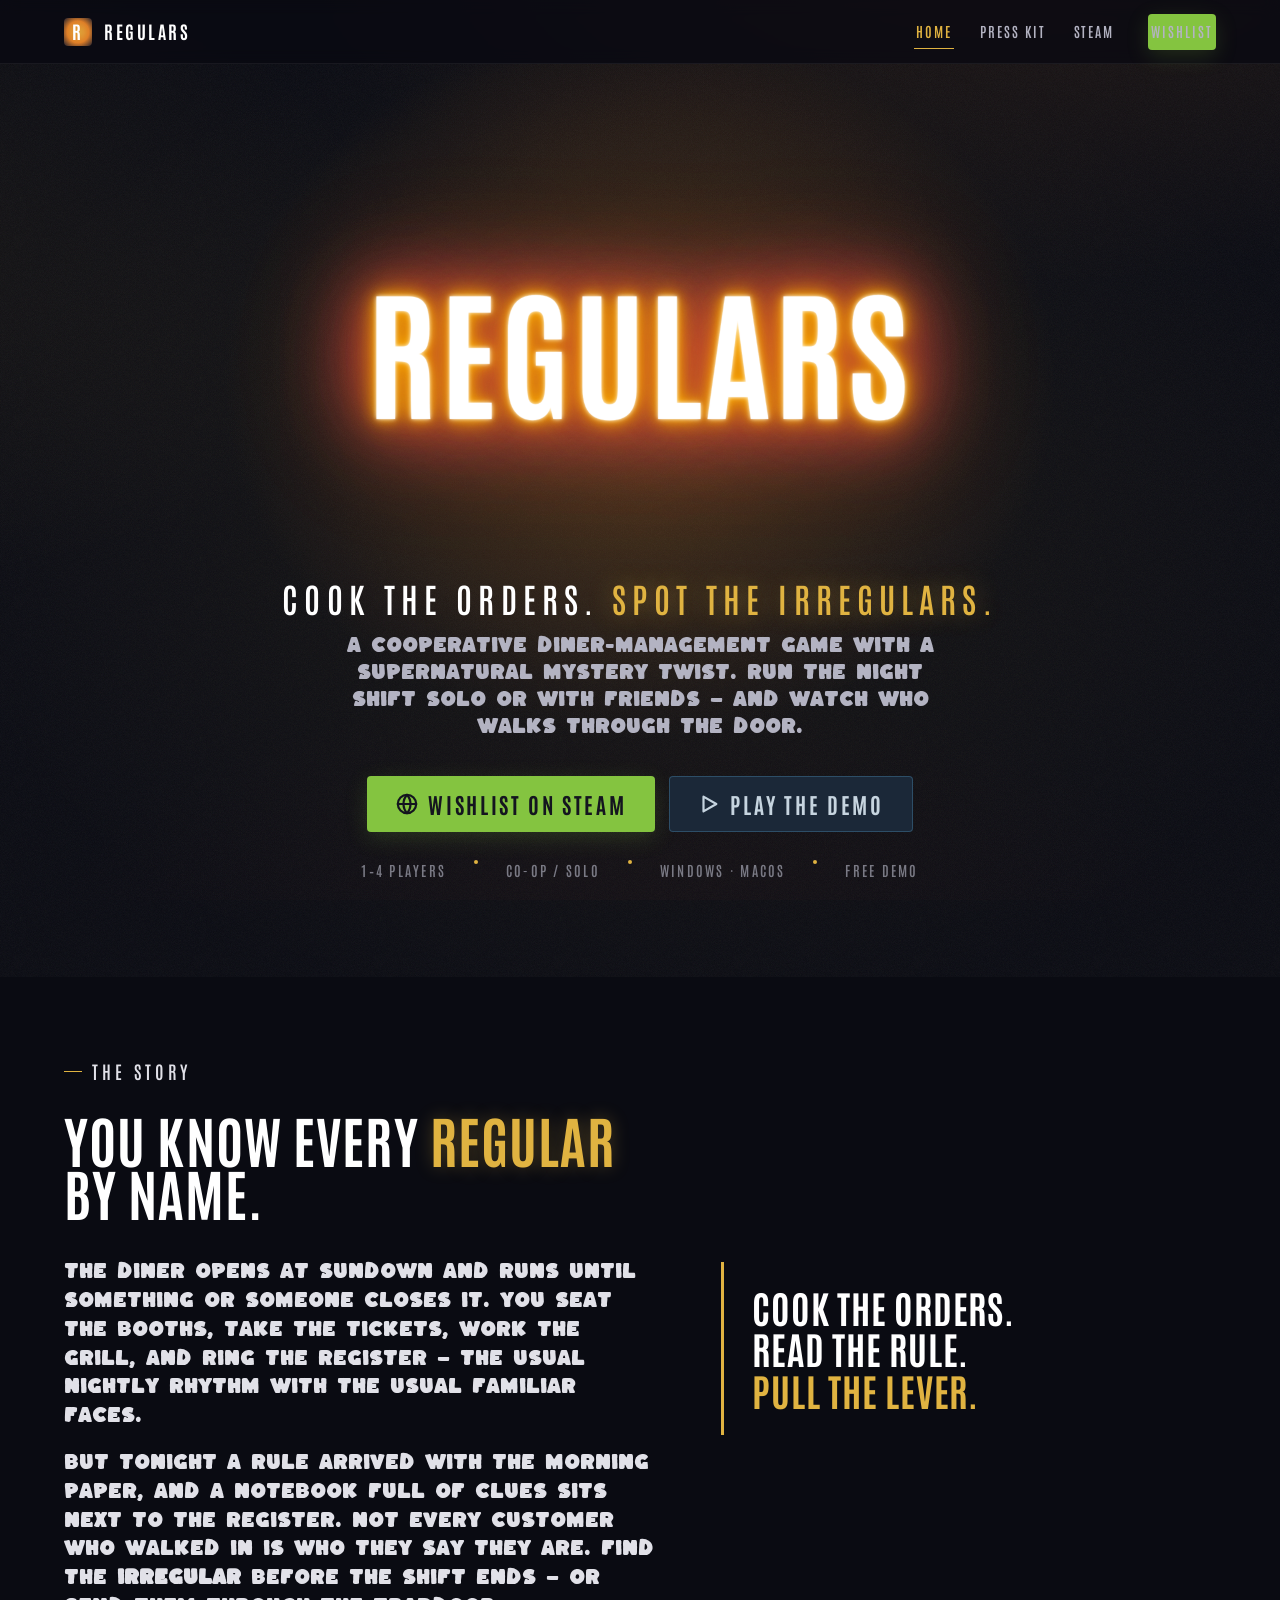
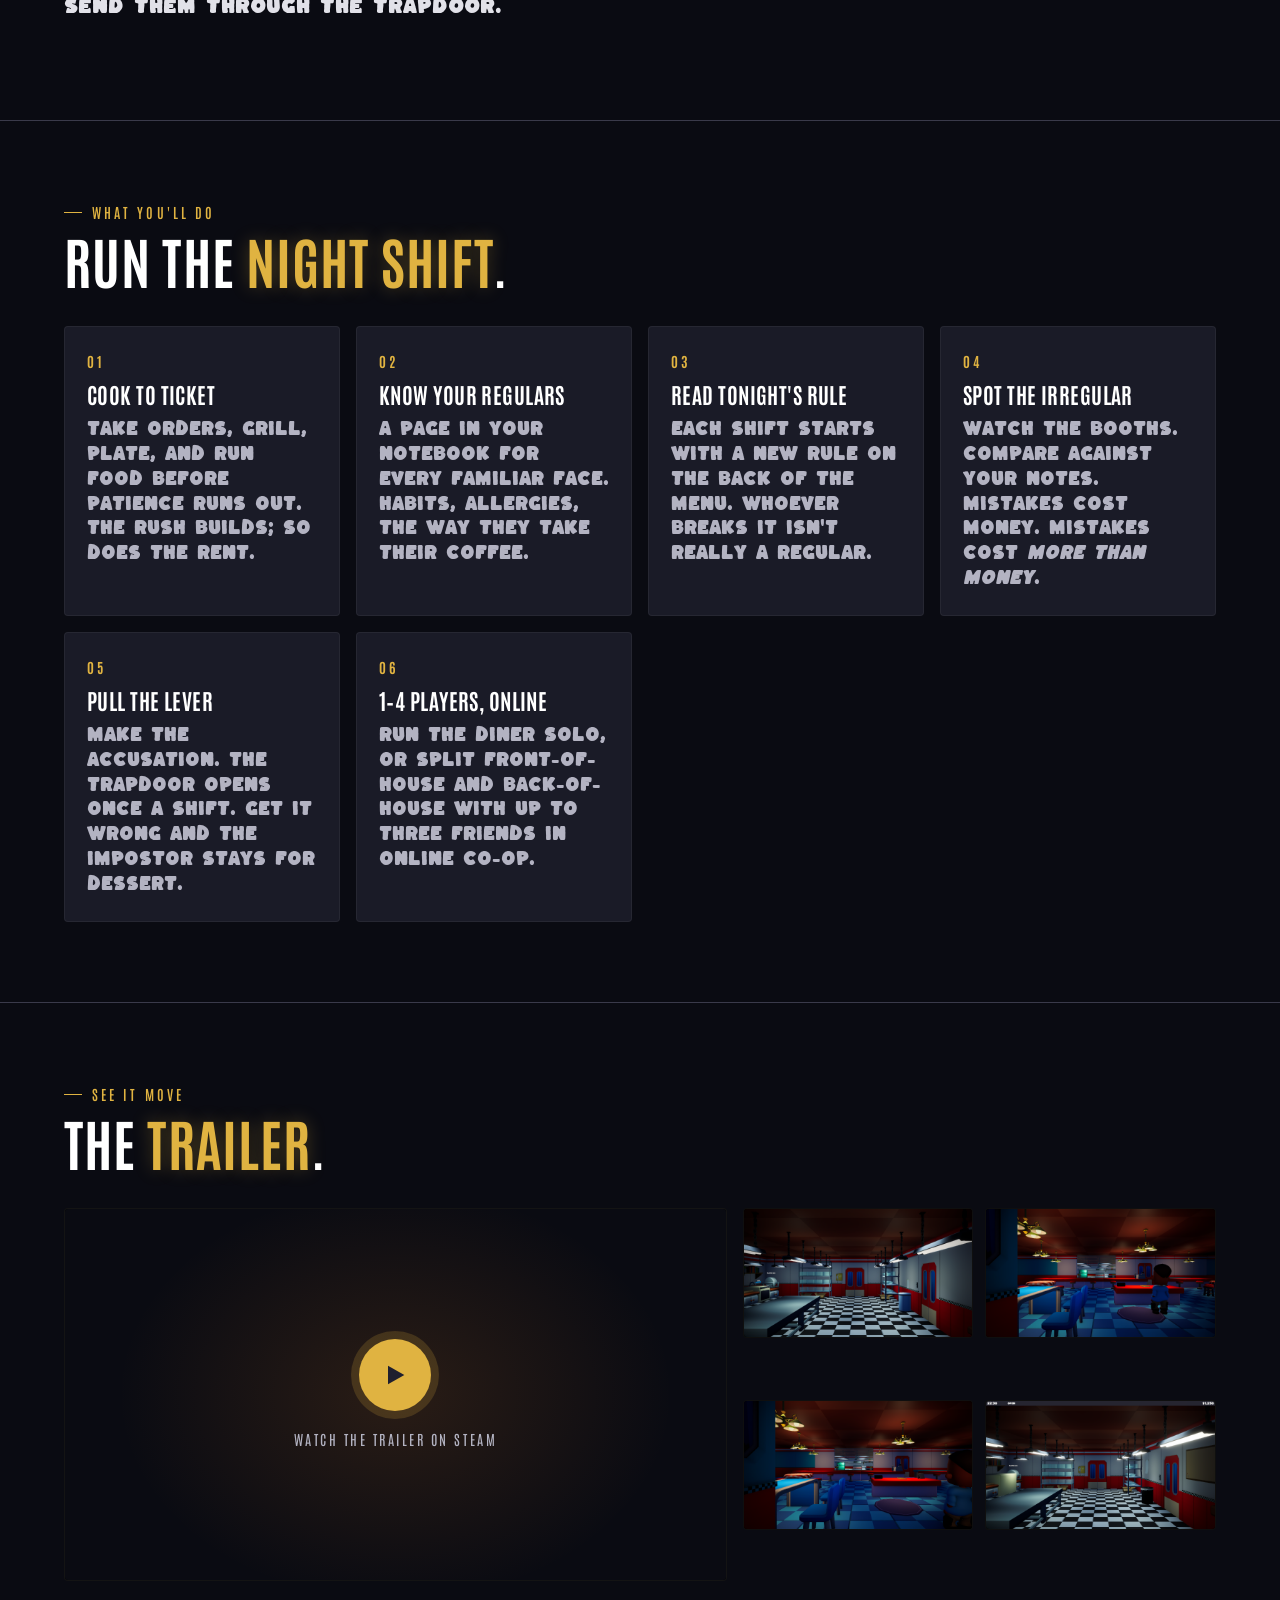
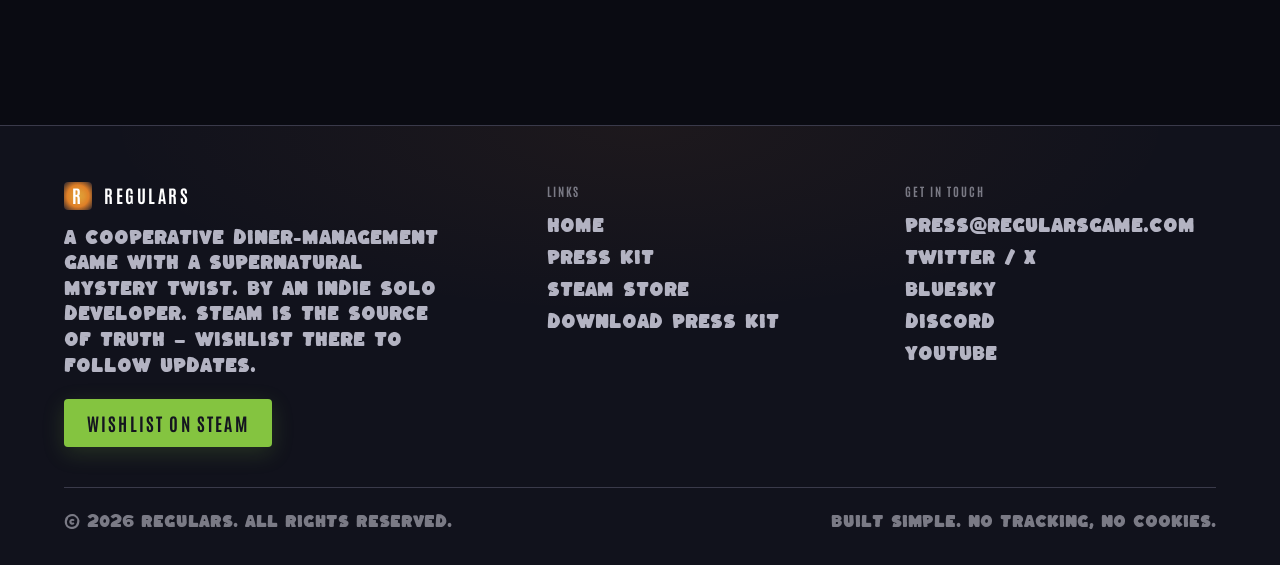
==== index.html @ e3feb540 "Initial deploy: Regulars marketing site + press kit Co-Authored-By: Claude Opus 4.7 <noreply@anthrop" ====
<!doctype html>
<html lang="en">
<head>
  <meta charset="utf-8">
  <meta name="viewport" content="width=device-width, initial-scale=1">

  <title>Regulars — A co-op diner mystery on Steam</title>
  <meta name="description" content="Regulars is a cooperative restaurant management game with a supernatural mystery twist. Run the night shift, take orders, and spot the irregulars hiding among your regulars. Free demo on Steam.">
  <meta name="theme-color" content="#0A0B12">
  <meta name="author" content="Regulars">
  <link rel="canonical" href="index.html">

  <!-- Icons (relative paths — work in subfolder deployments) -->
  <link rel="icon" type="image/png" href="favicon.png">
  <link rel="apple-touch-icon" href="apple-touch-icon.png">

  <!-- Open Graph / Social cards -->
  <meta property="og:type" content="website">
  <meta property="og:site_name" content="Regulars">
  <meta property="og:title" content="Regulars — A co-op diner mystery">
  <meta property="og:description" content="Run the night shift. Take orders. Spot the irregulars hiding among your regulars. Free demo on Steam.">
  <meta property="og:image" content="assets/img/og-share.png">
  <meta property="og:image:width" content="1200">
  <meta property="og:image:height" content="630">
  <meta property="og:url" content="index.html">

  <meta name="twitter:card" content="summary_large_image">
  <meta name="twitter:title" content="Regulars — A co-op diner mystery">
  <meta name="twitter:description" content="Run the night shift. Take orders. Spot the irregulars hiding among your regulars.">
  <meta name="twitter:image" content="assets/img/og-share.png">

  <link rel="stylesheet" href="css/style.css">
</head>
<body>
  <a class="skip" href="#main">Skip to content</a>

  <!-- ================= Header ================= -->
  <header class="site-header">
    <div class="container">
      <a class="brand" href="index.html" aria-label="Regulars — home">
        <span class="brand__mark" aria-hidden="true">R</span>
        <span>Regulars</span>
      </a>
      <button class="nav-toggle" type="button" data-nav-toggle aria-expanded="false" aria-controls="primary-nav" aria-label="Open menu">
        <svg width="20" height="14" viewBox="0 0 20 14" fill="none" aria-hidden="true">
          <path d="M0 1h20M0 7h20M0 13h20" stroke="currentColor" stroke-width="2"/>
        </svg>
      </button>
      <nav class="nav" id="primary-nav" data-nav aria-label="Primary">
        <a href="index.html" aria-current="page">Home</a>
        <a href="press.html">Press Kit</a>
        <a href="https://store.steampowered.com/app/4582980/" rel="noopener" target="_blank">Steam</a>
        <a class="btn btn--primary btn--sm nav__cta" href="https://store.steampowered.com/app/4582980/" rel="noopener" target="_blank">Wishlist</a>
      </nav>
    </div>
  </header>

  <main id="main">

    <!-- ================= Hero ================= -->
    <section class="hero">
      <div class="container hero__inner">
        <img class="hero__logo"
             src="assets/img/regulars-logo.png"
             alt="Regulars"
             width="1200" height="675"
             fetchpriority="high">
        <p class="hero__tagline">Cook the orders. <span class="accent">Spot the irregulars.</span></p>
        <p class="hero__sub">
          A cooperative diner-management game with a supernatural mystery twist.
          Run the night shift solo or with friends — and watch who walks through the door.
        </p>
        <div class="hero__cta">
          <a class="btn btn--primary btn--lg" href="https://store.steampowered.com/app/4582980/" rel="noopener" target="_blank">
            <svg class="icon" viewBox="0 0 24 24" fill="none" stroke="currentColor" stroke-width="2.4" stroke-linecap="round" stroke-linejoin="round" aria-hidden="true">
              <circle cx="12" cy="12" r="10"/>
              <path d="M2 12h20"/><path d="M12 2a15 15 0 0 1 0 20 15 15 0 0 1 0-20z"/>
            </svg>
            Wishlist on Steam
          </a>
          <a class="btn btn--steam btn--lg" href="https://store.steampowered.com/app/4582980/" rel="noopener" target="_blank">
            <svg class="icon" viewBox="0 0 24 24" fill="none" stroke="currentColor" stroke-width="2.4" stroke-linecap="round" stroke-linejoin="round" aria-hidden="true">
              <polygon points="6,4 20,12 6,20"/>
            </svg>
            Play the demo
          </a>
        </div>
        <div class="hero__meta" aria-label="Game info at a glance">
          <span>1–4 Players</span>
          <span class="dot" aria-hidden="true"></span>
          <span>Co-op / Solo</span>
          <span class="dot" aria-hidden="true"></span>
          <span>Windows · macOS</span>
          <span class="dot" aria-hidden="true"></span>
          <span>Free Demo</span>
        </div>
      </div>
    </section>

    <!-- ================= Synopsis ================= -->
    <section class="section">
      <div class="container">
        <div class="synopsis">
          <div class="synopsis__body">
            <p class="eyebrow">The Story</p>
            <h2 class="section-head" style="margin-top:8px">
              <span class="t-display" style="font-size: clamp(36px, 5vw, 56px); display: block;">
                You know every <span style="color:var(--accent-glow); text-shadow: 0 0 18px rgba(224,179,65,0.3)">regular</span> by name.
              </span>
            </h2>
            <p>
              The diner opens at sundown and runs until something or someone closes it.
              You seat the booths, take the tickets, work the grill, and ring the register —
              the usual nightly rhythm with the usual familiar faces.
            </p>
            <p>
              But tonight a rule arrived with the morning paper, and a notebook full of clues sits next
              to the register. Not every customer who walked in is who they say they are.
              Find the <strong>irregular</strong> before the shift ends — or send them through the trapdoor.
            </p>
          </div>
          <div class="synopsis__pull" aria-hidden="true">
            Cook the orders.<br>
            Read the rule.<br>
            <span class="accent">Pull the lever.</span>
          </div>
        </div>
      </div>
    </section>

    <!-- ================= Features ================= -->
    <section class="section">
      <div class="container">
        <div class="section-head">
          <span class="eyebrow">What you'll do</span>
          <h2>Run the <span class="accent">night shift</span>.</h2>
        </div>
        <div class="features">
          <div class="feature">
            <span class="feature__num">01</span>
            <h3>Cook to ticket</h3>
            <p>Take orders, grill, plate, and run food before patience runs out. The rush builds; so does the rent.</p>
          </div>
          <div class="feature">
            <span class="feature__num">02</span>
            <h3>Know your regulars</h3>
            <p>A page in your notebook for every familiar face. Habits, allergies, the way they take their coffee.</p>
          </div>
          <div class="feature">
            <span class="feature__num">03</span>
            <h3>Read tonight's rule</h3>
            <p>Each shift starts with a new rule on the back of the menu. Whoever breaks it isn't really a regular.</p>
          </div>
          <div class="feature">
            <span class="feature__num">04</span>
            <h3>Spot the irregular</h3>
            <p>Watch the booths. Compare against your notes. Mistakes cost money. Mistakes cost <em>more than money</em>.</p>
          </div>
          <div class="feature">
            <span class="feature__num">05</span>
            <h3>Pull the lever</h3>
            <p>Make the accusation. The trapdoor opens once a shift. Get it wrong and the impostor stays for dessert.</p>
          </div>
          <div class="feature">
            <span class="feature__num">06</span>
            <h3>1–4 players, online</h3>
            <p>Run the diner solo, or split front-of-house and back-of-house with up to three friends in online co-op.</p>
          </div>
        </div>
      </div>
    </section>

    <!-- ================= Media: trailer + shots ================= -->
    <section class="section">
      <div class="container">
        <div class="section-head">
          <span class="eyebrow">See it move</span>
          <h2>The <span class="accent">trailer</span>.</h2>
        </div>
        <div class="media">
          <div class="media__trailer">
            <!--
              Trailer placeholder. To embed the real trailer, replace the .placeholder
              div below with an <iframe> like:
                <iframe src="https://www.youtube.com/embed/YOUR_VIDEO_ID"
                        title="Regulars — Official Trailer"
                        allow="accelerometer; autoplay; clipboard-write; encrypted-media; gyroscope; picture-in-picture"
                        allowfullscreen loading="lazy"></iframe>
            -->
            <a class="placeholder" href="https://store.steampowered.com/app/4582980/" target="_blank" rel="noopener" aria-label="Watch the trailer on Steam">
              <div>
                <div class="play" aria-hidden="true">
                  <svg width="28" height="28" viewBox="0 0 24 24" fill="currentColor" aria-hidden="true">
                    <polygon points="6,4 20,12 6,20"/>
                  </svg>
                </div>
                Watch the trailer on Steam
              </div>
            </a>
          </div>
          <div class="media__shots">
            <a class="shot" href="assets/press/screenshot-01-kitchen-1920x1080.png" data-lightbox-trigger
               data-full="assets/press/screenshot-01-kitchen-1920x1080.png"
               data-caption="The kitchen — your back of house.">
              <img src="assets/img/screenshot-01-kitchen-thumb.png" alt="The kitchen — pass and prep counter" width="640" height="360" loading="lazy">
            </a>
            <a class="shot" href="assets/press/screenshot-02-dining-1920x1080.png" data-lightbox-trigger
               data-full="assets/press/screenshot-02-dining-1920x1080.png"
               data-caption="The dining room at open. The booths fill up fast.">
              <img src="assets/img/screenshot-02-dining-thumb.png" alt="The dining room at open" width="640" height="360" loading="lazy">
            </a>
            <a class="shot" href="assets/press/screenshot-03-counter-1920x1080.png" data-lightbox-trigger
               data-full="assets/press/screenshot-03-counter-1920x1080.png"
               data-caption="Counter view from the order side.">
              <img src="assets/img/screenshot-03-counter-thumb.png" alt="The counter, from the order side" width="640" height="360" loading="lazy">
            </a>
            <a class="shot" href="assets/press/screenshot-04-shift-1920x1080.png" data-lightbox-trigger
               data-full="assets/press/screenshot-04-shift-1920x1080.png"
               data-caption="22:30 — open. $1,250 to clear.">
              <img src="assets/img/screenshot-04-shift-thumb.png" alt="Shift status bar — diner is open" width="640" height="360" loading="lazy">
            </a>
          </div>
        </div>
      </div>
    </section>

  </main>

  <!-- ================= Footer ================= -->
  <footer class="site-footer">
    <div class="container">
      <div class="site-footer__grid">
        <div>
          <a class="brand" href="index.html" aria-label="Regulars — home" style="margin-bottom: 16px">
            <span class="brand__mark" aria-hidden="true">R</span>
            <span>Regulars</span>
          </a>
          <p class="blurb">
            A cooperative diner-management game with a supernatural mystery twist.
            By an indie solo developer. Steam is the source of truth — wishlist there to follow updates.
          </p>
          <div style="margin-top: 20px;">
            <a class="btn btn--primary" href="https://store.steampowered.com/app/4582980/" rel="noopener" target="_blank">Wishlist on Steam</a>
          </div>
        </div>

        <div>
          <h4>Links</h4>
          <ul class="links">
            <li><a href="index.html">Home</a></li>
            <li><a href="press.html">Press Kit</a></li>
            <li><a href="https://store.steampowered.com/app/4582980/" rel="noopener" target="_blank">Steam Store</a></li>
            <li><a href="press.html#downloads">Download Press Kit</a></li>
          </ul>
        </div>

        <div>
          <h4>Get in touch</h4>
          <ul class="links">
            <li><a href="mailto:press@regularsgame.com">press@regularsgame.com</a></li>
            <li><a href="#" rel="noopener" target="_blank" aria-label="Twitter / X (placeholder)">Twitter / X</a></li>
            <li><a href="#" rel="noopener" target="_blank" aria-label="Bluesky (placeholder)">Bluesky</a></li>
            <li><a href="#" rel="noopener" target="_blank" aria-label="Discord (placeholder)">Discord</a></li>
            <li><a href="#" rel="noopener" target="_blank" aria-label="YouTube (placeholder)">YouTube</a></li>
          </ul>
        </div>
      </div>

      <div class="site-footer__bottom">
        <span>© <span id="year">2026</span> Regulars. All rights reserved.</span>
        <span>Built simple. No tracking, no cookies.</span>
      </div>
    </div>
  </footer>

  <script>document.getElementById('year').textContent = new Date().getFullYear();</script>
  <script src="js/main.js" defer></script>
</body>
</html>
---- css/style.css ----
/* =====================================================================
   Regulars — Site styles
   Built on the Regulars design system (UITheme tokens).
   Self-contained: fonts are loaded from ../fonts/ (relative).
   ===================================================================== */

/* ---------- Fonts (self-hosted) -------------------------------------- */
@font-face {
  font-family: "Kaph";
  src: url("../fonts/Kaph-Regular.otf") format("opentype");
  font-weight: 400;
  font-style: normal;
  font-display: swap;
}
@font-face {
  font-family: "Kaph";
  src: url("../fonts/Kaph-Italic.otf") format("opentype");
  font-weight: 400;
  font-style: italic;
  font-display: swap;
}
@font-face {
  font-family: "Antonio";
  src: url("../fonts/Antonio-VariableFont_wght.ttf") format("truetype-variations");
  font-weight: 100 900;
  font-style: normal;
  font-display: swap;
}

/* ---------- Design tokens (mirrors Regulars DS) ---------------------- */
:root {
  --font-ui:        "Kaph", system-ui, -apple-system, "Segoe UI", sans-serif;
  --font-display:   "Antonio", "Kaph", system-ui, sans-serif;
  --font-handwrite: "Kaph", cursive;

  /* surfaces — slightly darker than DS panel to match trailer card vibes */
  --bg:               #0A0B12;
  --bg-soft:          #11121C;
  --panel-bg:         #1A1B27;
  --panel-bg-deep:    #14151F;
  --panel-divider:    #3A3A4A;

  /* text */
  --text-primary:     #FFFFFF;
  --text-secondary:   #B3B3C2;
  --text-muted:       #7A7A85;

  /* accents from DS */
  --accent-cta:       #84C440;  /* lime - primary CTA */
  --accent-cta-deep:  #6BA42E;
  --accent-glow:      #E0B341;  /* gold - logo glow */
  --accent-glow-warm: #E08028;  /* warm orange edge */
  --accent-danger:    #802626;
  --accent-info:      #6699FF;

  /* steam brand-ish blue, for the platform mark only */
  --steam-blue:       #1B2838;
  --steam-light:      #66c0f4;

  /* sizing */
  --fs-micro:        12px;
  --fs-caption:      14px;
  --fs-body:         16px;
  --fs-body-strong:  18px;
  --fs-button:       18px;
  --fs-subheading:   24px;
  --fs-heading:      28px;
  --fs-title:        36px;
  --fs-display:      56px;
  --fs-hero:         96px;

  --radius:       4px;
  --radius-md:    6px;
  --radius-lg:    8px;

  --t-fast:   120ms;
  --t-base:   200ms;
  --t-slow:   320ms;
  --ease-out: cubic-bezier(0.2, 0.7, 0.3, 1);

  --content-max: 1200px;
  --header-h:    64px;
}

/* ---------- Reset & base --------------------------------------------- */
* { box-sizing: border-box; }
html, body { margin: 0; padding: 0; }
html { background: var(--bg); color-scheme: dark; }
body {
  font-family: var(--font-ui);
  font-size: var(--fs-body);
  line-height: 1.5;
  color: var(--text-primary);
  background: var(--bg);
  -webkit-font-smoothing: antialiased;
  text-rendering: optimizeLegibility;
  /* layered ambient warm glow + grain - matches trailer title cards */
  background-image:
    radial-gradient(80vw 60vh at 78% -10%, rgba(224,128,40,0.10), transparent 70%),
    radial-gradient(60vw 50vh at -10% 30%, rgba(224,179,65,0.05), transparent 70%),
    radial-gradient(70vw 50vh at 50% 110%, rgba(128,38,38,0.06), transparent 70%);
  background-attachment: fixed;
}
img { display: block; max-width: 100%; height: auto; }
a { color: inherit; text-decoration: none; }
button { font: inherit; cursor: pointer; border: 0; background: none; color: inherit; }

::selection { background: var(--accent-glow); color: #1F1F2E; }

/* Focus ring — keyboard accessibility */
:focus-visible {
  outline: 2px solid var(--accent-cta);
  outline-offset: 3px;
  border-radius: 2px;
}

/* Skip link */
.skip {
  position: absolute;
  top: -100px;
  left: 16px;
  background: var(--accent-cta);
  color: #14151F;
  padding: 8px 12px;
  font-weight: 700;
  z-index: 1000;
}
.skip:focus { top: 12px; }

/* ---------- Typography utility ---------------------------------------- */
.t-display {
  font-family: var(--font-display);
  font-weight: 700;
  letter-spacing: 0.02em;
  line-height: 0.95;
  text-transform: uppercase;
}
.t-label-condensed {
  font-family: var(--font-display);
  font-weight: 600;
  text-transform: uppercase;
  letter-spacing: 0.14em;
  font-size: var(--fs-caption);
}
.eyebrow {
  display: inline-block;
  font-family: var(--font-display);
  font-weight: 600;
  text-transform: uppercase;
  letter-spacing: 0.22em;
  font-size: var(--fs-caption);
  color: var(--accent-glow);
}
.eyebrow::before {
  content: "";
  display: inline-block;
  width: 18px;
  height: 1px;
  background: var(--accent-glow);
  vertical-align: middle;
  margin-right: 10px;
  margin-bottom: 3px;
}

/* ---------- Layout ---------------------------------------------------- */
.container {
  width: 100%;
  max-width: var(--content-max);
  margin: 0 auto;
  padding: 0 24px;
}
.section {
  padding: 80px 0;
}
.section + .section { border-top: 1px solid var(--panel-divider); }
.section--tight { padding: 48px 0; }

/* ---------- Header / nav --------------------------------------------- */
.site-header {
  position: sticky;
  top: 0;
  z-index: 50;
  height: var(--header-h);
  background: rgba(10, 11, 18, 0.72);
  -webkit-backdrop-filter: blur(8px);
  backdrop-filter: blur(8px);
  border-bottom: 1px solid rgba(255,255,255,0.06);
}
.site-header .container {
  display: flex;
  align-items: center;
  height: 100%;
  gap: 32px;
}
.brand {
  display: flex;
  align-items: center;
  gap: 12px;
  font-family: var(--font-display);
  font-weight: 700;
  text-transform: uppercase;
  letter-spacing: 0.14em;
  font-size: 18px;
  color: var(--text-primary);
}
.brand__mark {
  width: 28px;
  height: 28px;
  border-radius: 4px;
  background: radial-gradient(circle at 50% 50%, var(--accent-glow) 0%, var(--accent-glow-warm) 55%, #1F1F2E 100%);
  display: grid;
  place-items: center;
  color: #fff;
  font-weight: 900;
  font-size: 18px;
  font-family: var(--font-display);
  text-shadow: 0 0 6px rgba(224,128,40,0.8);
  flex-shrink: 0;
}
.nav {
  display: flex;
  gap: 24px;
  margin-left: auto;
  align-items: center;
}
.nav a {
  color: var(--text-secondary);
  font-size: var(--fs-caption);
  text-transform: uppercase;
  letter-spacing: 0.14em;
  font-family: var(--font-display);
  font-weight: 600;
  padding: 6px 2px;
  border-bottom: 1px solid transparent;
  transition: color var(--t-fast) var(--ease-out), border-color var(--t-fast) var(--ease-out);
}
.nav a:hover { color: var(--text-primary); }
.nav a[aria-current="page"] {
  color: var(--accent-glow);
  border-bottom-color: var(--accent-glow);
}
.nav__cta {
  margin-left: 8px;
}

/* ---------- Buttons --------------------------------------------------- */
.btn {
  display: inline-flex;
  align-items: center;
  justify-content: center;
  gap: 10px;
  height: 48px;
  padding: 0 22px;
  border-radius: var(--radius);
  font-family: var(--font-display);
  font-weight: 700;
  font-size: var(--fs-button);
  text-transform: uppercase;
  letter-spacing: 0.12em;
  background: #2A2B3A;
  color: var(--text-primary);
  border: 1px solid rgba(255,255,255,0.08);
  transition: transform var(--t-fast) var(--ease-out),
              background var(--t-fast) var(--ease-out),
              border-color var(--t-fast) var(--ease-out),
              box-shadow var(--t-fast) var(--ease-out);
  user-select: none;
  white-space: nowrap;
}
.btn:hover { background: #34354A; border-color: rgba(255,255,255,0.16); }
.btn:active { transform: scale(0.98); }

.btn--primary {
  background: var(--accent-cta);
  color: #14151F;
  border-color: transparent;
  box-shadow: 0 0 0 0 rgba(132,196,64,0.0), 0 6px 22px rgba(132,196,64,0.18);
}
.btn--primary:hover {
  background: #95D44F;
  box-shadow: 0 0 0 4px rgba(132,196,64,0.18), 0 8px 26px rgba(132,196,64,0.28);
}

.btn--steam {
  background: #1B2838;
  color: #C6D4DF;
  border-color: rgba(102,192,244,0.25);
}
.btn--steam:hover {
  background: #25394E;
  border-color: var(--steam-light);
  color: #fff;
}

.btn--sm { height: 36px; padding: 0 14px; font-size: 14px; letter-spacing: 0.1em; }
.btn--lg { height: 56px; padding: 0 28px; font-size: 22px; }

.btn .icon {
  width: 18px;
  height: 18px;
  flex-shrink: 0;
}
.btn--lg .icon { width: 22px; height: 22px; }

/* ---------- Hero ----------------------------------------------------- */
.hero {
  position: relative;
  padding: 80px 0 96px;
  overflow: hidden;
  isolation: isolate;
}
.hero::before {
  /* radial spotlight behind the logo */
  content: "";
  position: absolute;
  inset: 0;
  background:
    radial-gradient(50% 60% at 50% 35%, rgba(224,128,40,0.30), transparent 65%),
    radial-gradient(80% 80% at 50% 50%, rgba(224,179,65,0.06), transparent 70%);
  z-index: -1;
  pointer-events: none;
}
.hero::after {
  /* film grain */
  content: "";
  position: absolute;
  inset: 0;
  background-image: url("data:image/svg+xml;utf8,<svg xmlns='http://www.w3.org/2000/svg' width='180' height='180'><filter id='n'><feTurbulence type='fractalNoise' baseFrequency='1.4' numOctaves='2' stitchTiles='stitch'/></filter><rect width='100%' height='100%' filter='url(%23n)' opacity='0.5'/></svg>");
  opacity: 0.12;
  mix-blend-mode: overlay;
  pointer-events: none;
  z-index: -1;
}
.hero__inner {
  text-align: center;
  display: flex;
  flex-direction: column;
  align-items: center;
}
.hero__logo {
  width: min(720px, 86%);
  height: auto;
  filter: drop-shadow(0 0 40px rgba(224,128,40,0.35));
  margin: 0 auto 12px;
}
.hero__tagline {
  font-family: var(--font-display);
  font-size: clamp(22px, 3.4vw, 34px);
  font-weight: 600;
  text-transform: uppercase;
  letter-spacing: 0.18em;
  color: var(--text-primary);
  margin: 12px 0 8px;
  max-width: 800px;
}
.hero__tagline .accent {
  color: var(--accent-glow);
  text-shadow: 0 0 24px rgba(224,179,65,0.4);
}
.hero__sub {
  color: var(--text-secondary);
  max-width: 600px;
  font-size: var(--fs-body-strong);
  margin: 0 auto 36px;
}
.hero__cta {
  display: flex;
  gap: 14px;
  flex-wrap: wrap;
  justify-content: center;
}
.hero__meta {
  margin-top: 28px;
  display: flex;
  gap: 28px;
  flex-wrap: wrap;
  justify-content: center;
  color: var(--text-muted);
  font-size: var(--fs-caption);
  text-transform: uppercase;
  letter-spacing: 0.16em;
  font-family: var(--font-display);
  font-weight: 600;
}
.hero__meta span { display: inline-flex; align-items: center; gap: 8px; }
.hero__meta .dot { width: 4px; height: 4px; background: var(--accent-glow); border-radius: 50%; }

/* ---------- Section headings ----------------------------------------- */
.section-head {
  margin-bottom: 40px;
}
.section-head h2 {
  font-family: var(--font-display);
  font-weight: 700;
  font-size: clamp(36px, 5vw, 56px);
  text-transform: uppercase;
  letter-spacing: 0.02em;
  line-height: 0.95;
  margin: 8px 0 0;
}
.section-head h2 .accent {
  color: var(--accent-glow);
  text-shadow: 0 0 18px rgba(224,179,65,0.3);
}
.section-head p {
  color: var(--text-secondary);
  font-size: var(--fs-body-strong);
  max-width: 680px;
  margin: 16px 0 0;
}

/* ---------- Synopsis ------------------------------------------------- */
.synopsis {
  display: grid;
  grid-template-columns: 1.2fr 1fr;
  gap: 64px;
  align-items: center;
}
.synopsis__body p {
  font-size: var(--fs-body-strong);
  line-height: 1.6;
  color: #E1E1E8;
  margin: 0 0 18px;
}
.synopsis__pull {
  font-family: var(--font-display);
  font-size: clamp(28px, 3vw, 38px);
  font-weight: 700;
  text-transform: uppercase;
  letter-spacing: 0.02em;
  line-height: 1.1;
  padding: 24px 0 24px 28px;
  border-left: 3px solid var(--accent-glow);
}
.synopsis__pull .accent { color: var(--accent-glow); }

/* ---------- Features grid -------------------------------------------- */
.features {
  display: grid;
  grid-template-columns: repeat(auto-fit, minmax(260px, 1fr));
  gap: 16px;
}
.feature {
  background: var(--panel-bg);
  border: 1px solid rgba(255,255,255,0.05);
  padding: 24px 22px;
  border-radius: var(--radius);
  display: flex;
  flex-direction: column;
  gap: 10px;
  transition: border-color var(--t-base), transform var(--t-base), background var(--t-base);
}
.feature:hover {
  border-color: rgba(224,179,65,0.35);
  transform: translateY(-2px);
  background: #1F2030;
}
.feature__num {
  font-family: var(--font-display);
  font-weight: 700;
  font-size: 14px;
  letter-spacing: 0.2em;
  color: var(--accent-glow);
}
.feature h3 {
  font-family: var(--font-display);
  font-weight: 700;
  font-size: 22px;
  text-transform: uppercase;
  letter-spacing: 0.02em;
  line-height: 1.15;
  margin: 0;
}
.feature p {
  color: var(--text-secondary);
  font-size: var(--fs-body);
  margin: 0;
  line-height: 1.55;
}

/* ---------- Media row (trailer + screenshots) ------------------------ */
.media {
  display: grid;
  grid-template-columns: 1.4fr 1fr;
  gap: 16px;
}
.media__trailer {
  position: relative;
  aspect-ratio: 16 / 9;
  background: #000;
  border-radius: var(--radius);
  overflow: hidden;
  border: 1px solid rgba(255,255,255,0.08);
}
.media__trailer iframe,
.media__trailer img,
.media__trailer .placeholder {
  position: absolute;
  inset: 0;
  width: 100%;
  height: 100%;
  border: 0;
}
.media__trailer .placeholder {
  display: grid;
  place-items: center;
  background:
    radial-gradient(60% 80% at 50% 50%, rgba(224,128,40,0.15), transparent 70%),
    #0a0b12;
  color: var(--text-secondary);
  text-align: center;
  padding: 32px;
  font-family: var(--font-display);
  text-transform: uppercase;
  letter-spacing: 0.18em;
  font-size: 14px;
}
.media__trailer .placeholder .play {
  width: 72px;
  height: 72px;
  border-radius: 50%;
  background: var(--accent-glow);
  display: grid;
  place-items: center;
  color: #1F1F2E;
  margin: 0 auto 18px;
  box-shadow: 0 0 0 8px rgba(224,179,65,0.18);
}
.media__shots {
  display: grid;
  grid-template-columns: 1fr 1fr;
  gap: 12px;
}
.media__shots a { display: block; }
.media__shots .shot {
  aspect-ratio: 16/9;
  background: #000;
  border-radius: var(--radius);
  overflow: hidden;
  border: 1px solid rgba(255,255,255,0.06);
  transition: border-color var(--t-base), transform var(--t-base);
}
.media__shots .shot img { width: 100%; height: 100%; object-fit: cover; }
.media__shots .shot:hover { border-color: var(--accent-glow); transform: translateY(-2px); }

/* ---------- Gallery (press) ------------------------------------------ */
.gallery {
  display: grid;
  grid-template-columns: repeat(auto-fill, minmax(260px, 1fr));
  gap: 12px;
}
.gallery__item {
  position: relative;
  display: block;
  aspect-ratio: 16/9;
  background: #000;
  border-radius: var(--radius);
  overflow: hidden;
  border: 1px solid rgba(255,255,255,0.06);
  transition: transform var(--t-base) var(--ease-out), border-color var(--t-base);
  cursor: zoom-in;
}
.gallery__item img {
  width: 100%; height: 100%; object-fit: cover;
  transition: transform var(--t-slow) var(--ease-out);
}
.gallery__item:hover { border-color: var(--accent-glow); }
.gallery__item:hover img { transform: scale(1.04); }
.gallery__item__caption {
  position: absolute;
  inset: auto 0 0 0;
  padding: 28px 14px 10px;
  background: linear-gradient(0deg, rgba(0,0,0,0.85), transparent);
  font-size: 12px;
  font-family: var(--font-display);
  font-weight: 600;
  text-transform: uppercase;
  letter-spacing: 0.14em;
  color: var(--text-secondary);
  display: flex;
  justify-content: space-between;
  align-items: center;
}
.gallery__item__caption .dl {
  color: var(--accent-glow);
}

/* ---------- Press kit specific ---------------------------------------- */
.press-hero {
  padding: 64px 0 32px;
  border-bottom: 1px solid var(--panel-divider);
  text-align: left;
}
.press-hero__tag {
  display: inline-block;
  font-family: var(--font-display);
  font-weight: 700;
  text-transform: uppercase;
  letter-spacing: 0.18em;
  font-size: 12px;
  background: rgba(224,179,65,0.12);
  color: var(--accent-glow);
  padding: 6px 12px;
  border-radius: var(--radius);
  border: 1px solid rgba(224,179,65,0.3);
}
.press-hero h1 {
  font-family: var(--font-display);
  font-size: clamp(48px, 8vw, 96px);
  font-weight: 700;
  line-height: 0.95;
  text-transform: uppercase;
  letter-spacing: 0.02em;
  margin: 18px 0 8px;
}
.press-hero h1 .accent { color: var(--accent-glow); }
.press-hero .lead {
  font-size: var(--fs-body-strong);
  color: var(--text-secondary);
  max-width: 720px;
  margin: 8px 0 24px;
}
.press-hero__cta { display: flex; gap: 12px; flex-wrap: wrap; }

.press-grid {
  display: grid;
  grid-template-columns: 280px 1fr;
  gap: 64px;
  align-items: start;
}
@media (max-width: 900px) { .press-grid { grid-template-columns: 1fr; gap: 0; } }

.press-toc {
  position: sticky;
  top: calc(var(--header-h) + 16px);
  display: flex;
  flex-direction: column;
  gap: 4px;
  font-family: var(--font-display);
  font-weight: 600;
  text-transform: uppercase;
  letter-spacing: 0.14em;
  font-size: 12px;
}
.press-toc__label {
  color: var(--text-muted);
  font-size: 11px;
  letter-spacing: 0.2em;
  margin-bottom: 12px;
}
.press-toc a {
  color: var(--text-secondary);
  padding: 8px 12px;
  border-left: 2px solid var(--panel-divider);
  transition: color var(--t-fast), border-color var(--t-fast), background var(--t-fast);
}
.press-toc a:hover {
  color: var(--text-primary);
  border-left-color: var(--accent-glow);
  background: rgba(255,255,255,0.02);
}
@media (max-width: 900px) {
  .press-toc { position: static; flex-direction: row; flex-wrap: wrap; gap: 8px; padding: 8px 0 24px; }
  .press-toc__label { width: 100%; margin: 0; }
  .press-toc a { border-left: 0; border-bottom: 2px solid var(--panel-divider); padding: 6px 10px; }
}

.press-section {
  padding: 48px 0;
  scroll-margin-top: calc(var(--header-h) + 16px);
  border-top: 1px solid var(--panel-divider);
}
.press-section:first-of-type { border-top: 0; padding-top: 16px; }
.press-section h2 {
  font-family: var(--font-display);
  font-size: clamp(32px, 4vw, 44px);
  font-weight: 700;
  text-transform: uppercase;
  letter-spacing: 0.02em;
  line-height: 1;
  margin: 0 0 28px;
}
.press-section h2 .num {
  display: inline-block;
  color: var(--accent-glow);
  font-size: 0.55em;
  vertical-align: top;
  margin-right: 14px;
  letter-spacing: 0.1em;
}
.press-section p { font-size: var(--fs-body-strong); line-height: 1.6; color: #DDDDE5; }
.press-section p + p { margin-top: 12px; }

/* fact sheet */
.fact-sheet {
  display: grid;
  grid-template-columns: 1fr 1fr;
  gap: 0;
  border-top: 1px solid var(--panel-divider);
}
@media (max-width: 600px) { .fact-sheet { grid-template-columns: 1fr; } }
.fact-sheet > div {
  padding: 14px 0;
  border-bottom: 1px solid var(--panel-divider);
  display: grid;
  grid-template-columns: 130px 1fr;
  gap: 16px;
  align-items: baseline;
}
.fact-sheet > div:nth-child(odd) { padding-right: 24px; }
.fact-sheet > div:nth-child(even) { padding-left: 24px; }
@media (max-width: 600px) {
  .fact-sheet > div:nth-child(odd),
  .fact-sheet > div:nth-child(even) { padding-left: 0; padding-right: 0; }
}
.fact-sheet dt {
  font-family: var(--font-display);
  font-weight: 600;
  text-transform: uppercase;
  letter-spacing: 0.16em;
  font-size: 12px;
  color: var(--text-muted);
}
.fact-sheet dd {
  margin: 0;
  font-size: var(--fs-body);
  color: var(--text-primary);
}
.fact-sheet dd .muted { color: var(--text-muted); }

/* feature list (press kit) */
.feat-list {
  list-style: none;
  padding: 0;
  margin: 0;
  display: grid;
  gap: 10px;
}
.feat-list li {
  display: grid;
  grid-template-columns: 36px 1fr;
  gap: 12px;
  padding: 14px 16px;
  background: var(--panel-bg);
  border-radius: var(--radius);
  border: 1px solid rgba(255,255,255,0.04);
  font-size: var(--fs-body);
}
.feat-list li::before {
  content: counter(li, decimal-leading-zero);
  counter-increment: li;
  font-family: var(--font-display);
  font-weight: 700;
  color: var(--accent-glow);
  letter-spacing: 0.08em;
  font-size: 16px;
  align-self: center;
}
.feat-list { counter-reset: li; }
.feat-list li strong { display: block; font-family: var(--font-display); font-size: 18px; text-transform: uppercase; letter-spacing: 0.06em; margin-bottom: 2px; }

/* logo swatches: transparency on checkerboard / dark */
.logo-swatches {
  display: grid;
  grid-template-columns: repeat(auto-fit, minmax(260px, 1fr));
  gap: 16px;
}
.logo-swatch {
  display: flex;
  flex-direction: column;
  gap: 8px;
}
.logo-swatch__chip {
  aspect-ratio: 16/9;
  border-radius: var(--radius);
  display: grid;
  place-items: center;
  padding: 24px;
  border: 1px solid rgba(255,255,255,0.06);
  overflow: hidden;
}
.logo-swatch__chip img { max-width: 80%; max-height: 80%; height: auto; }
.logo-swatch__chip--check {
  background-color: #ffffff;
  background-image:
    linear-gradient(45deg, #d0d0d0 25%, transparent 25%),
    linear-gradient(-45deg, #d0d0d0 25%, transparent 25%),
    linear-gradient(45deg, transparent 75%, #d0d0d0 75%),
    linear-gradient(-45deg, transparent 75%, #d0d0d0 75%);
  background-size: 18px 18px;
  background-position: 0 0, 0 9px, 9px -9px, -9px 0;
}
.logo-swatch__chip--dark { background: #0A0B12; }
.logo-swatch__meta {
  display: flex;
  justify-content: space-between;
  align-items: baseline;
  font-family: var(--font-display);
  font-weight: 600;
  text-transform: uppercase;
  letter-spacing: 0.14em;
  font-size: 12px;
  color: var(--text-secondary);
}
.logo-swatch__meta .dl { color: var(--accent-glow); }

/* awards (placeholder slot) */
.awards-empty {
  border: 1px dashed var(--panel-divider);
  border-radius: var(--radius);
  padding: 32px;
  text-align: center;
  color: var(--text-muted);
  font-style: italic;
  font-size: var(--fs-body);
}

/* contact card */
.contact-card {
  background: var(--panel-bg);
  border: 1px solid rgba(255,255,255,0.06);
  border-radius: var(--radius);
  padding: 28px;
  display: grid;
  gap: 18px;
}
.contact-row {
  display: flex;
  align-items: center;
  gap: 16px;
  flex-wrap: wrap;
}
.contact-row__label {
  font-family: var(--font-display);
  font-weight: 600;
  text-transform: uppercase;
  letter-spacing: 0.16em;
  font-size: 12px;
  color: var(--text-muted);
  width: 100px;
  flex-shrink: 0;
}
.contact-row__value {
  font-family: var(--font-ui);
  font-size: var(--fs-body-strong);
  color: var(--text-primary);
  word-break: break-all;
}
.contact-row__value a { color: var(--accent-glow); }
.contact-row__value a:hover { text-decoration: underline; }
.copy-btn {
  margin-left: auto;
  display: inline-flex;
  align-items: center;
  gap: 6px;
  padding: 6px 12px;
  background: rgba(255,255,255,0.04);
  border: 1px solid rgba(255,255,255,0.08);
  border-radius: var(--radius);
  font-family: var(--font-display);
  font-weight: 600;
  text-transform: uppercase;
  letter-spacing: 0.14em;
  font-size: 11px;
  color: var(--text-secondary);
  transition: background var(--t-fast), color var(--t-fast), border-color var(--t-fast);
}
.copy-btn:hover { background: rgba(255,255,255,0.08); color: var(--text-primary); }
.copy-btn.copied {
  background: rgba(132,196,64,0.16);
  color: var(--accent-cta);
  border-color: rgba(132,196,64,0.5);
}

/* video b-roll list */
.broll-list {
  list-style: none;
  padding: 0;
  margin: 0;
  display: grid;
  gap: 6px;
}
.broll-list li {
  display: flex;
  justify-content: space-between;
  gap: 16px;
  padding: 12px 14px;
  background: var(--panel-bg);
  border-radius: var(--radius);
  font-size: var(--fs-body);
}
.broll-list li .name { font-family: ui-monospace, monospace; color: var(--text-secondary); font-size: 14px; }
.broll-list li .meta { color: var(--text-muted); font-size: 12px; text-transform: uppercase; letter-spacing: 0.14em; font-family: var(--font-display); }

/* ---------- Lightbox -------------------------------------------------- */
.lightbox {
  position: fixed;
  inset: 0;
  background: rgba(5,6,12,0.96);
  display: none;
  align-items: center;
  justify-content: center;
  z-index: 100;
  padding: 24px;
}
.lightbox[aria-hidden="false"] {
  display: flex;
}
.lightbox__img {
  max-width: 96vw;
  max-height: 82vh;
  object-fit: contain;
  border: 1px solid rgba(255,255,255,0.1);
  box-shadow: 0 20px 80px rgba(0,0,0,0.7);
}
.lightbox__bar {
  position: absolute;
  inset: 16px 16px auto 16px;
  display: flex;
  justify-content: space-between;
  align-items: center;
  color: var(--text-secondary);
  font-family: var(--font-display);
  font-weight: 600;
  text-transform: uppercase;
  letter-spacing: 0.14em;
  font-size: 12px;
}
.lightbox__close,
.lightbox__nav {
  background: rgba(255,255,255,0.06);
  border: 1px solid rgba(255,255,255,0.12);
  color: #fff;
  width: 44px;
  height: 44px;
  display: grid;
  place-items: center;
  border-radius: 50%;
  transition: background var(--t-fast);
}
.lightbox__close:hover, .lightbox__nav:hover { background: rgba(255,255,255,0.16); }
.lightbox__nav {
  position: absolute;
  top: 50%;
  transform: translateY(-50%);
}
.lightbox__nav--prev { left: 16px; }
.lightbox__nav--next { right: 16px; }
.lightbox__counter { font-family: var(--font-display); }
.lightbox__dl {
  color: var(--accent-glow);
  margin-right: 12px;
}
.lightbox__dl:hover { text-decoration: underline; }

@media (max-width: 600px) {
  .lightbox__nav { width: 36px; height: 36px; }
  .lightbox__nav--prev { left: 8px; }
  .lightbox__nav--next { right: 8px; }
}

/* ---------- Footer --------------------------------------------------- */
.site-footer {
  margin-top: 64px;
  padding: 56px 0 32px;
  border-top: 1px solid var(--panel-divider);
  background: var(--bg-soft);
  background-image:
    radial-gradient(60vw 30vh at 50% 0%, rgba(224,128,40,0.06), transparent 70%);
}
.site-footer__grid {
  display: grid;
  grid-template-columns: 1.4fr 1fr 1fr;
  gap: 48px;
  margin-bottom: 40px;
}
@media (max-width: 720px) { .site-footer__grid { grid-template-columns: 1fr; gap: 32px; } }
.site-footer h4 {
  font-family: var(--font-display);
  font-weight: 700;
  text-transform: uppercase;
  letter-spacing: 0.16em;
  font-size: 12px;
  color: var(--text-muted);
  margin: 0 0 14px;
}
.site-footer .links { list-style: none; padding: 0; margin: 0; display: grid; gap: 8px; }
.site-footer .links a {
  color: var(--text-secondary);
  font-size: var(--fs-body);
}
.site-footer .links a:hover { color: var(--text-primary); }
.site-footer .blurb {
  color: var(--text-secondary);
  font-size: var(--fs-body);
  line-height: 1.6;
  max-width: 380px;
}
.site-footer__bottom {
  padding-top: 24px;
  border-top: 1px solid var(--panel-divider);
  display: flex;
  justify-content: space-between;
  align-items: center;
  flex-wrap: wrap;
  gap: 12px;
  color: var(--text-muted);
  font-size: var(--fs-caption);
}

/* ---------- Responsive tweaks ---------------------------------------- */
@media (max-width: 900px) {
  .section { padding: 64px 0; }
  .synopsis { grid-template-columns: 1fr; gap: 32px; }
  .media { grid-template-columns: 1fr; }
  .media__shots { grid-template-columns: repeat(2, 1fr); }
  .hero { padding: 56px 0 72px; }
  .nav { display: none; }
  .nav.is-open {
    display: flex;
    position: absolute;
    top: var(--header-h);
    left: 0; right: 0;
    background: var(--bg);
    flex-direction: column;
    align-items: stretch;
    gap: 0;
    padding: 8px 24px 24px;
    border-bottom: 1px solid var(--panel-divider);
    margin-left: 0;
  }
  .nav.is-open a { padding: 14px 0; }
  .nav.is-open .nav__cta { margin-left: 0; margin-top: 12px; }
  .nav-toggle { display: inline-flex !important; }
}
.nav-toggle {
  display: none;
  margin-left: auto;
  width: 40px; height: 40px;
  align-items: center;
  justify-content: center;
  border: 1px solid rgba(255,255,255,0.1);
  border-radius: var(--radius);
}

/* Print-friendly press */
@media print {
  .site-header, .site-footer, .press-toc, .lightbox, .nav-toggle { display: none !important; }
  body { background: #fff; color: #000; }
  .press-section, .press-hero { color: #000; }
}
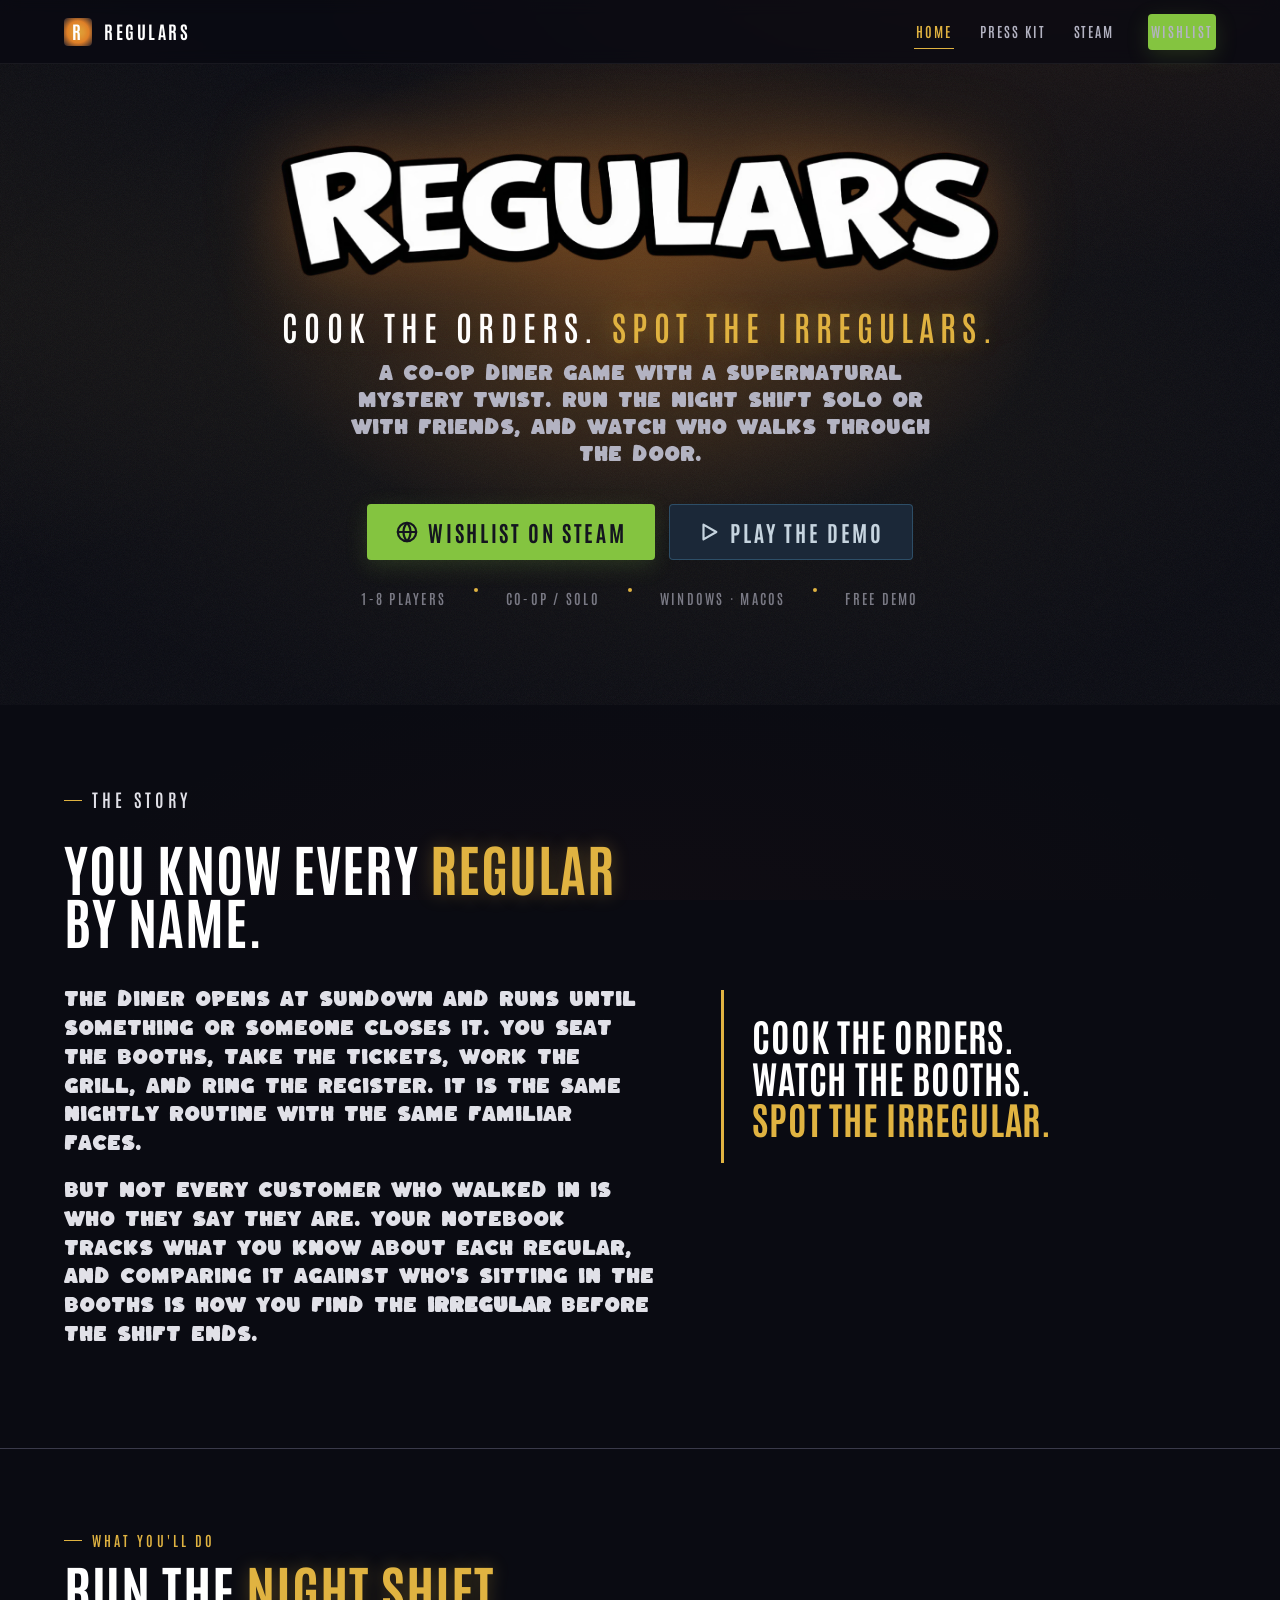
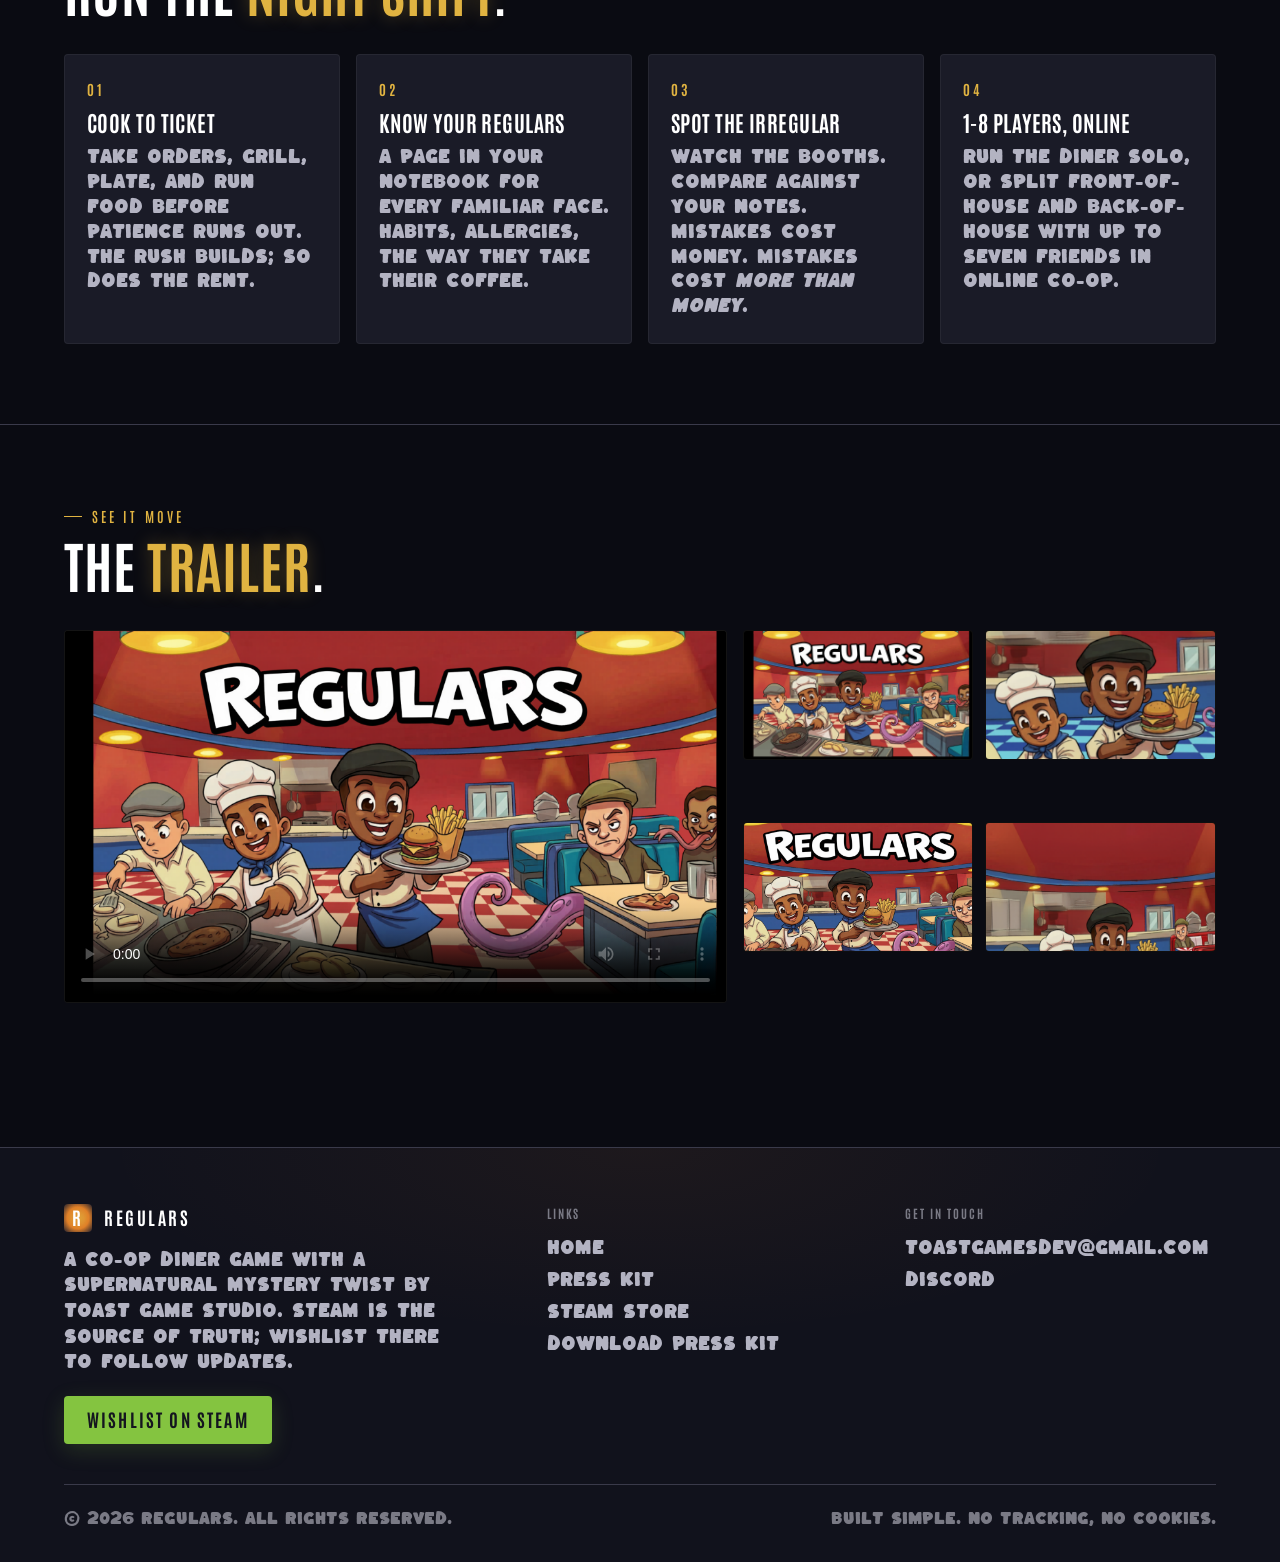
==== commit b8d270a3: "Real art, 29 b-roll clips, matched landing page Co-Authored-By: Claude Opus 4.7 <noreply@anthropic.c" ====
--- a/index.html
+++ b/index.html
@@ -67,8 +67,8 @@
              fetchpriority="high">
         <p class="hero__tagline">Cook the orders. <span class="accent">Spot the irregulars.</span></p>
         <p class="hero__sub">
-          A cooperative diner-management game with a supernatural mystery twist.
-          Run the night shift solo or with friends — and watch who walks through the door.
+          A co-op diner game with a supernatural mystery twist.
+          Run the night shift solo or with friends, and watch who walks through the door.
         </p>
         <div class="hero__cta">
           <a class="btn btn--primary btn--lg" href="https://store.steampowered.com/app/4582980/" rel="noopener" target="_blank">
@@ -86,7 +86,7 @@
           </a>
         </div>
         <div class="hero__meta" aria-label="Game info at a glance">
-          <span>1–4 Players</span>
+          <span>1-8 Players</span>
           <span class="dot" aria-hidden="true"></span>
           <span>Co-op / Solo</span>
           <span class="dot" aria-hidden="true"></span>
@@ -110,19 +110,19 @@
             </h2>
             <p>
               The diner opens at sundown and runs until something or someone closes it.
-              You seat the booths, take the tickets, work the grill, and ring the register —
-              the usual nightly rhythm with the usual familiar faces.
+              You seat the booths, take the tickets, work the grill, and ring the register.
+              It is the same nightly routine with the same familiar faces.
             </p>
             <p>
-              But tonight a rule arrived with the morning paper, and a notebook full of clues sits next
-              to the register. Not every customer who walked in is who they say they are.
-              Find the <strong>irregular</strong> before the shift ends — or send them through the trapdoor.
+              But not every customer who walked in is who they say they are. Your notebook tracks what
+              you know about each regular, and comparing it against who's sitting in the booths is how
+              you find the <strong>irregular</strong> before the shift ends.
             </p>
           </div>
           <div class="synopsis__pull" aria-hidden="true">
             Cook the orders.<br>
-            Read the rule.<br>
-            <span class="accent">Pull the lever.</span>
+            Watch the booths.<br>
+            <span class="accent">Spot the irregular.</span>
           </div>
         </div>
       </div>
@@ -148,23 +148,13 @@
           </div>
           <div class="feature">
             <span class="feature__num">03</span>
-            <h3>Read tonight's rule</h3>
-            <p>Each shift starts with a new rule on the back of the menu. Whoever breaks it isn't really a regular.</p>
-          </div>
-          <div class="feature">
-            <span class="feature__num">04</span>
             <h3>Spot the irregular</h3>
             <p>Watch the booths. Compare against your notes. Mistakes cost money. Mistakes cost <em>more than money</em>.</p>
           </div>
           <div class="feature">
-            <span class="feature__num">05</span>
-            <h3>Pull the lever</h3>
-            <p>Make the accusation. The trapdoor opens once a shift. Get it wrong and the impostor stays for dessert.</p>
-          </div>
-          <div class="feature">
-            <span class="feature__num">06</span>
-            <h3>1–4 players, online</h3>
-            <p>Run the diner solo, or split front-of-house and back-of-house with up to three friends in online co-op.</p>
+            <span class="feature__num">04</span>
+            <h3>1-8 players, online</h3>
+            <p>Run the diner solo, or split front-of-house and back-of-house with up to seven friends in online co-op.</p>
           </div>
         </div>
       </div>
@@ -179,45 +169,24 @@
         </div>
         <div class="media">
           <div class="media__trailer">
-            <!--
-              Trailer placeholder. To embed the real trailer, replace the .placeholder
-              div below with an <iframe> like:
-                <iframe src="https://www.youtube.com/embed/YOUR_VIDEO_ID"
-                        title="Regulars — Official Trailer"
-                        allow="accelerometer; autoplay; clipboard-write; encrypted-media; gyroscope; picture-in-picture"
-                        allowfullscreen loading="lazy"></iframe>
-            -->
-            <a class="placeholder" href="https://store.steampowered.com/app/4582980/" target="_blank" rel="noopener" aria-label="Watch the trailer on Steam">
-              <div>
-                <div class="play" aria-hidden="true">
-                  <svg width="28" height="28" viewBox="0 0 24 24" fill="currentColor" aria-hidden="true">
-                    <polygon points="6,4 20,12 6,20"/>
-                  </svg>
-                </div>
-                Watch the trailer on Steam
-              </div>
-            </a>
+            <video controls preload="metadata" poster="assets/img/regulars-keyart.png">
+              <source src="assets/video/regulars-trailer.mp4" type="video/mp4">
+              Your browser can't play this video.
+              <a href="assets/video/regulars-trailer.mp4">Download the trailer (MP4)</a>.
+            </video>
           </div>
           <div class="media__shots">
-            <a class="shot" href="assets/press/screenshot-01-kitchen-1920x1080.png" data-lightbox-trigger
-               data-full="assets/press/screenshot-01-kitchen-1920x1080.png"
-               data-caption="The kitchen — your back of house.">
-              <img src="assets/img/screenshot-01-kitchen-thumb.png" alt="The kitchen — pass and prep counter" width="640" height="360" loading="lazy">
-            </a>
-            <a class="shot" href="assets/press/screenshot-02-dining-1920x1080.png" data-lightbox-trigger
-               data-full="assets/press/screenshot-02-dining-1920x1080.png"
-               data-caption="The dining room at open. The booths fill up fast.">
-              <img src="assets/img/screenshot-02-dining-thumb.png" alt="The dining room at open" width="640" height="360" loading="lazy">
-            </a>
-            <a class="shot" href="assets/press/screenshot-03-counter-1920x1080.png" data-lightbox-trigger
-               data-full="assets/press/screenshot-03-counter-1920x1080.png"
-               data-caption="Counter view from the order side.">
-              <img src="assets/img/screenshot-03-counter-thumb.png" alt="The counter, from the order side" width="640" height="360" loading="lazy">
-            </a>
-            <a class="shot" href="assets/press/screenshot-04-shift-1920x1080.png" data-lightbox-trigger
-               data-full="assets/press/screenshot-04-shift-1920x1080.png"
-               data-caption="22:30 — open. $1,250 to clear.">
-              <img src="assets/img/screenshot-04-shift-thumb.png" alt="Shift status bar — diner is open" width="640" height="360" loading="lazy">
+            <a class="shot" href="assets/press/regulars-keyart-1920x1080.png">
+              <img src="assets/img/regulars-keyart.png" alt="Regulars key art" width="640" height="360" loading="lazy">
+            </a>
+            <a class="shot" href="assets/press/regulars-hero.png">
+              <img src="assets/img/regulars-hero.png" alt="Regulars hero banner" width="640" height="360" loading="lazy">
+            </a>
+            <a class="shot" href="assets/press/regulars-header.png">
+              <img src="assets/img/regulars-header.png" alt="Regulars header banner" width="640" height="360" loading="lazy">
+            </a>
+            <a class="shot" href="assets/press/regulars-capsule.png">
+              <img src="assets/img/regulars-capsule.png" alt="Regulars capsule art" width="640" height="360" loading="lazy">
             </a>
           </div>
         </div>
@@ -236,8 +205,8 @@
             <span>Regulars</span>
           </a>
           <p class="blurb">
-            A cooperative diner-management game with a supernatural mystery twist.
-            By an indie solo developer. Steam is the source of truth — wishlist there to follow updates.
+            A co-op diner game with a supernatural mystery twist by Toast Game Studio.
+            Steam is the source of truth; wishlist there to follow updates.
           </p>
           <div style="margin-top: 20px;">
             <a class="btn btn--primary" href="https://store.steampowered.com/app/4582980/" rel="noopener" target="_blank">Wishlist on Steam</a>
@@ -257,11 +226,8 @@
         <div>
           <h4>Get in touch</h4>
           <ul class="links">
-            <li><a href="mailto:press@regularsgame.com">press@regularsgame.com</a></li>
-            <li><a href="#" rel="noopener" target="_blank" aria-label="Twitter / X (placeholder)">Twitter / X</a></li>
-            <li><a href="#" rel="noopener" target="_blank" aria-label="Bluesky (placeholder)">Bluesky</a></li>
-            <li><a href="#" rel="noopener" target="_blank" aria-label="Discord (placeholder)">Discord</a></li>
-            <li><a href="#" rel="noopener" target="_blank" aria-label="YouTube (placeholder)">YouTube</a></li>
+            <li><a href="mailto:toastgamesdev@gmail.com">toastgamesdev@gmail.com</a></li>
+            <li><a href="https://discord.gg/tzVfxXKWj2" rel="noopener" target="_blank">Discord</a></li>
           </ul>
         </div>
       </div>
--- a/css/style.css
+++ b/css/style.css
@@ -494,6 +494,7 @@
 }
 .media__trailer iframe,
 .media__trailer img,
+.media__trailer video,
 .media__trailer .placeholder {
   position: absolute;
   inset: 0;
@@ -501,6 +502,7 @@
   height: 100%;
   border: 0;
 }
+.media__trailer video { object-fit: contain; background: #000; }
 .media__trailer .placeholder {
   display: grid;
   place-items: center;
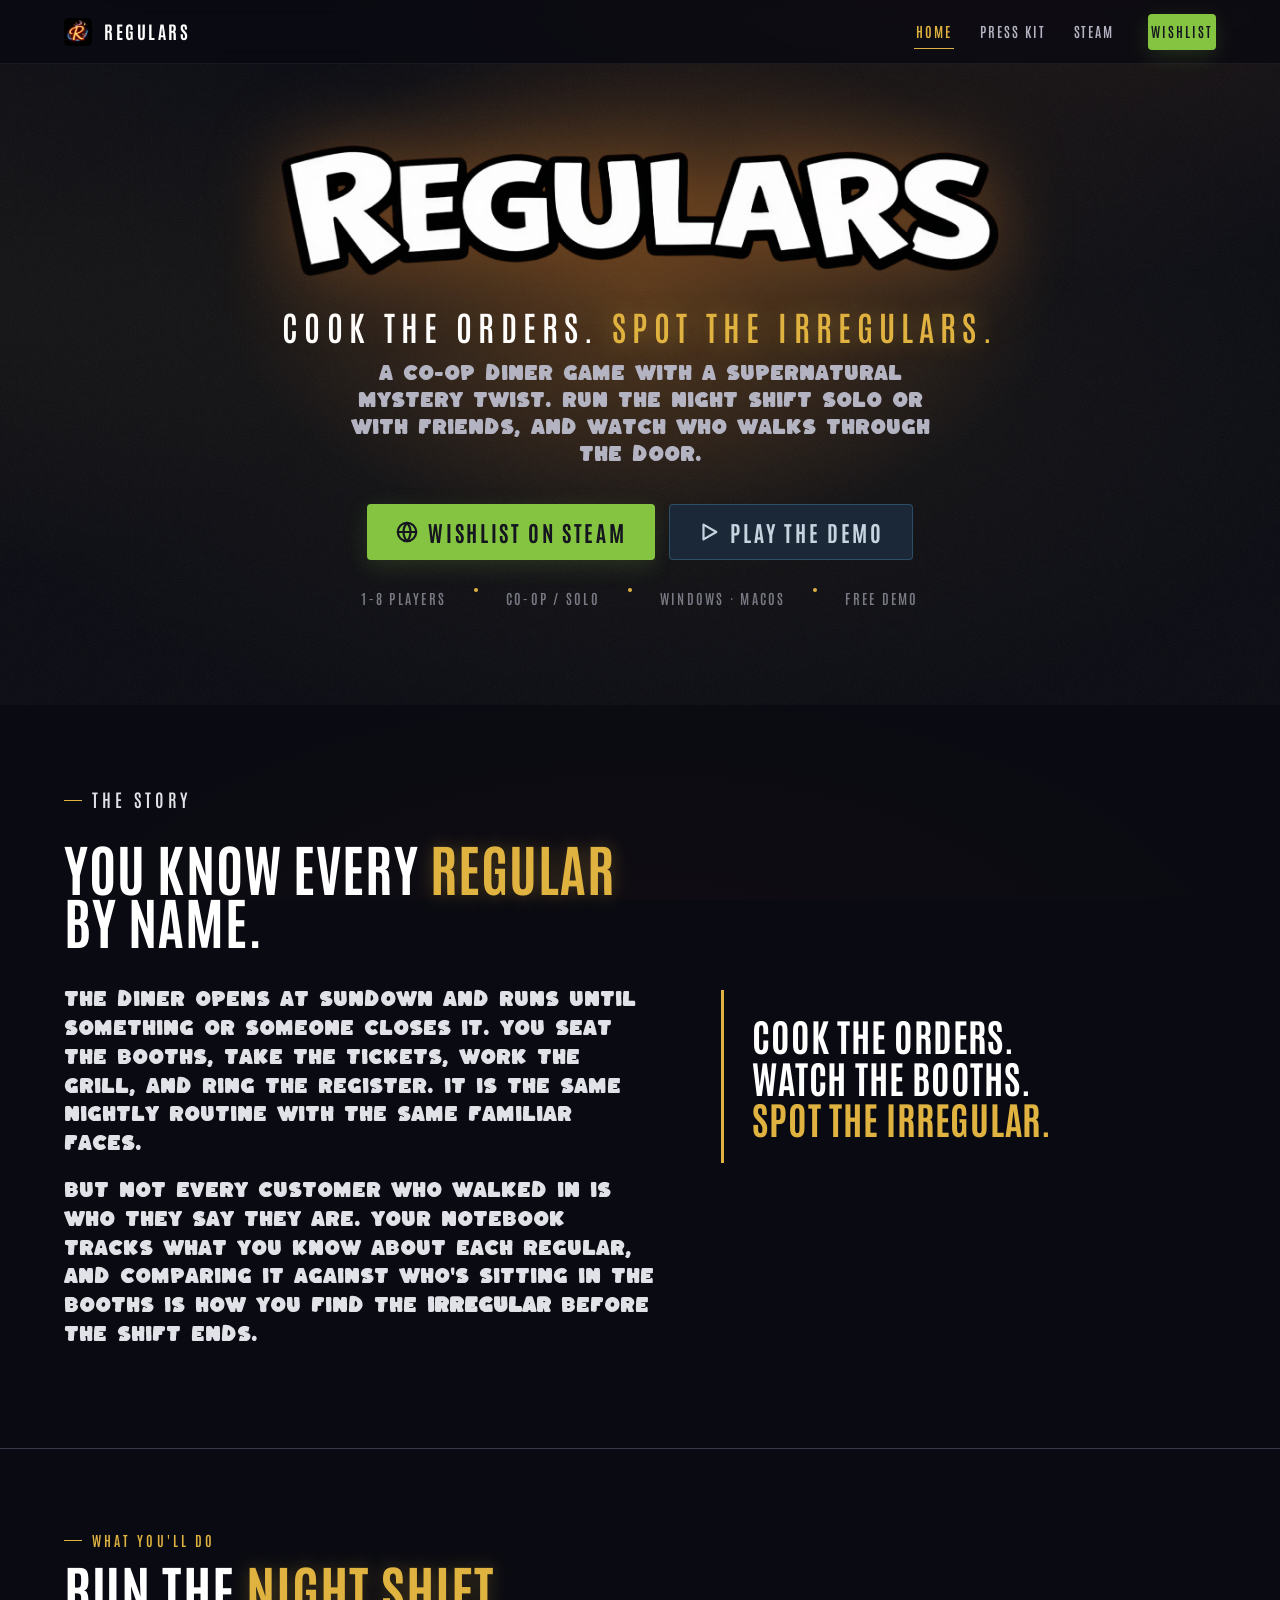
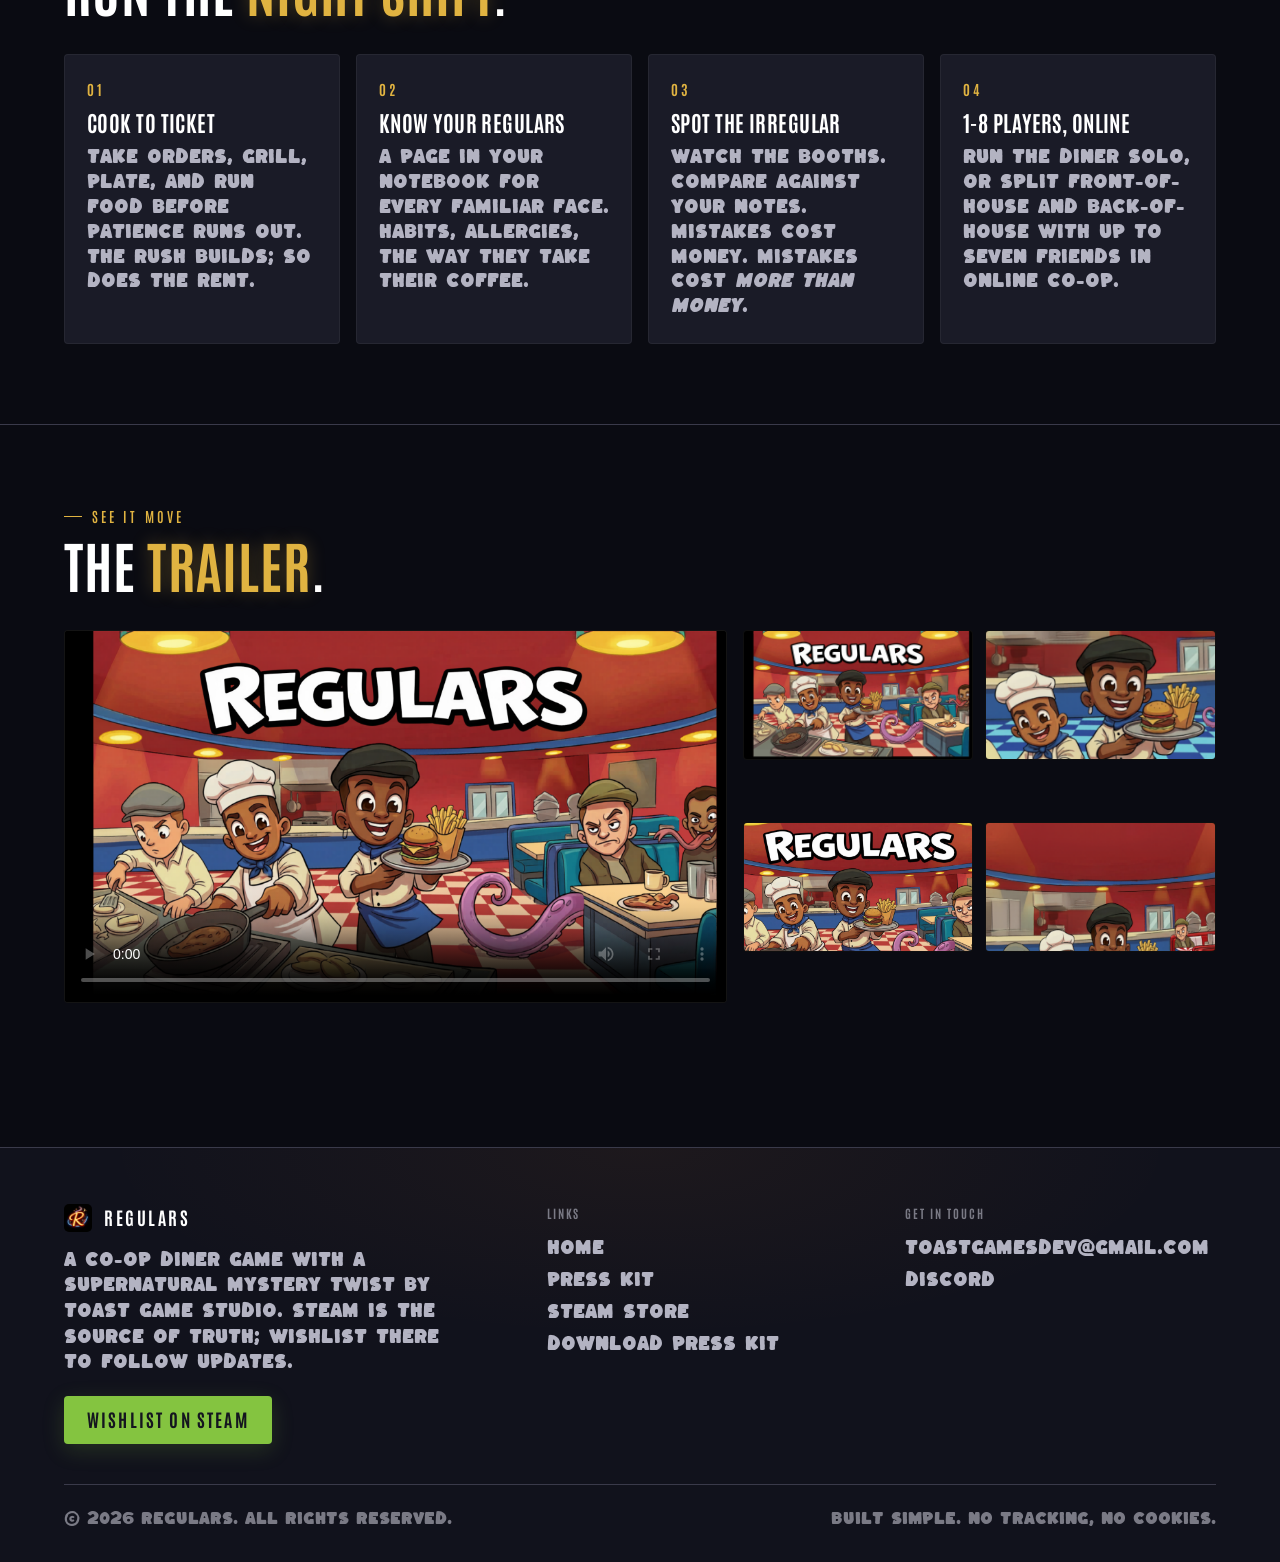
==== commit 5b68c72e: "R brand mark, R in logos, readable Wishlist button Co-Authored-By: Claude Opus 4.7 <noreply@anthropi" ====
--- a/index.html
+++ b/index.html
@@ -38,7 +38,7 @@
   <header class="site-header">
     <div class="container">
       <a class="brand" href="index.html" aria-label="Regulars — home">
-        <span class="brand__mark" aria-hidden="true">R</span>
+        <img class="brand__mark" src="assets/img/regulars-r-mark.png" alt="" aria-hidden="true" width="28" height="28">
         <span>Regulars</span>
       </a>
       <button class="nav-toggle" type="button" data-nav-toggle aria-expanded="false" aria-controls="primary-nav" aria-label="Open menu">
@@ -201,7 +201,7 @@
       <div class="site-footer__grid">
         <div>
           <a class="brand" href="index.html" aria-label="Regulars — home" style="margin-bottom: 16px">
-            <span class="brand__mark" aria-hidden="true">R</span>
+            <img class="brand__mark" src="assets/img/regulars-r-mark.png" alt="" aria-hidden="true" width="28" height="28">
             <span>Regulars</span>
           </a>
           <p class="blurb">
--- a/css/style.css
+++ b/css/style.css
@@ -206,15 +206,9 @@
 .brand__mark {
   width: 28px;
   height: 28px;
-  border-radius: 4px;
-  background: radial-gradient(circle at 50% 50%, var(--accent-glow) 0%, var(--accent-glow-warm) 55%, #1F1F2E 100%);
-  display: grid;
-  place-items: center;
-  color: #fff;
-  font-weight: 900;
-  font-size: 18px;
-  font-family: var(--font-display);
-  text-shadow: 0 0 6px rgba(224,128,40,0.8);
+  border-radius: 5px;
+  object-fit: cover;
+  display: block;
   flex-shrink: 0;
 }
 .nav {
@@ -241,6 +235,10 @@
 }
 .nav__cta {
   margin-left: 8px;
+}
+.nav a.nav__cta,
+.nav a.nav__cta:hover {
+  color: #14151F;
 }
 
 /* ---------- Buttons --------------------------------------------------- */
@@ -1045,6 +1043,52 @@
   border-radius: var(--radius);
 }
 
+/* brand: colors & fonts */
+.brand-subhead {
+  font-family: var(--font-display);
+  text-transform: uppercase;
+  letter-spacing: 0.06em;
+  font-size: 18px;
+  color: var(--accent-glow);
+  margin: 0 0 14px;
+}
+.font-samples {
+  display: grid;
+  grid-template-columns: 1fr 1fr;
+  gap: 16px;
+}
+@media (max-width: 700px) { .font-samples { grid-template-columns: 1fr; } }
+.font-sample {
+  background: var(--panel-bg);
+  border: 1px solid rgba(255,255,255,0.05);
+  border-radius: var(--radius);
+  padding: 20px;
+}
+.font-sample__name {
+  font-family: var(--font-display);
+  text-transform: uppercase;
+  letter-spacing: 0.14em;
+  font-size: 12px;
+  color: var(--text-muted);
+  margin-bottom: 12px;
+}
+.font-sample__demo { color: var(--text-primary); margin: 6px 0; }
+.swatches {
+  display: grid;
+  grid-template-columns: repeat(auto-fill, minmax(150px, 1fr));
+  gap: 12px;
+  margin-top: 16px;
+}
+.swatch {
+  background: var(--panel-bg);
+  border: 1px solid rgba(255,255,255,0.05);
+  border-radius: var(--radius);
+  overflow: hidden;
+}
+.swatch__chip { display: block; height: 60px; border-bottom: 1px solid rgba(255,255,255,0.06); }
+.swatch__hex { display: block; font-family: ui-monospace, monospace; font-size: 13px; color: var(--text-primary); padding: 8px 10px 2px; }
+.swatch__label { display: block; font-size: 11px; color: var(--text-muted); padding: 0 10px 10px; text-transform: uppercase; letter-spacing: 0.1em; }
+
 /* Print-friendly press */
 @media print {
   .site-header, .site-footer, .press-toc, .lightbox, .nav-toggle { display: none !important; }
